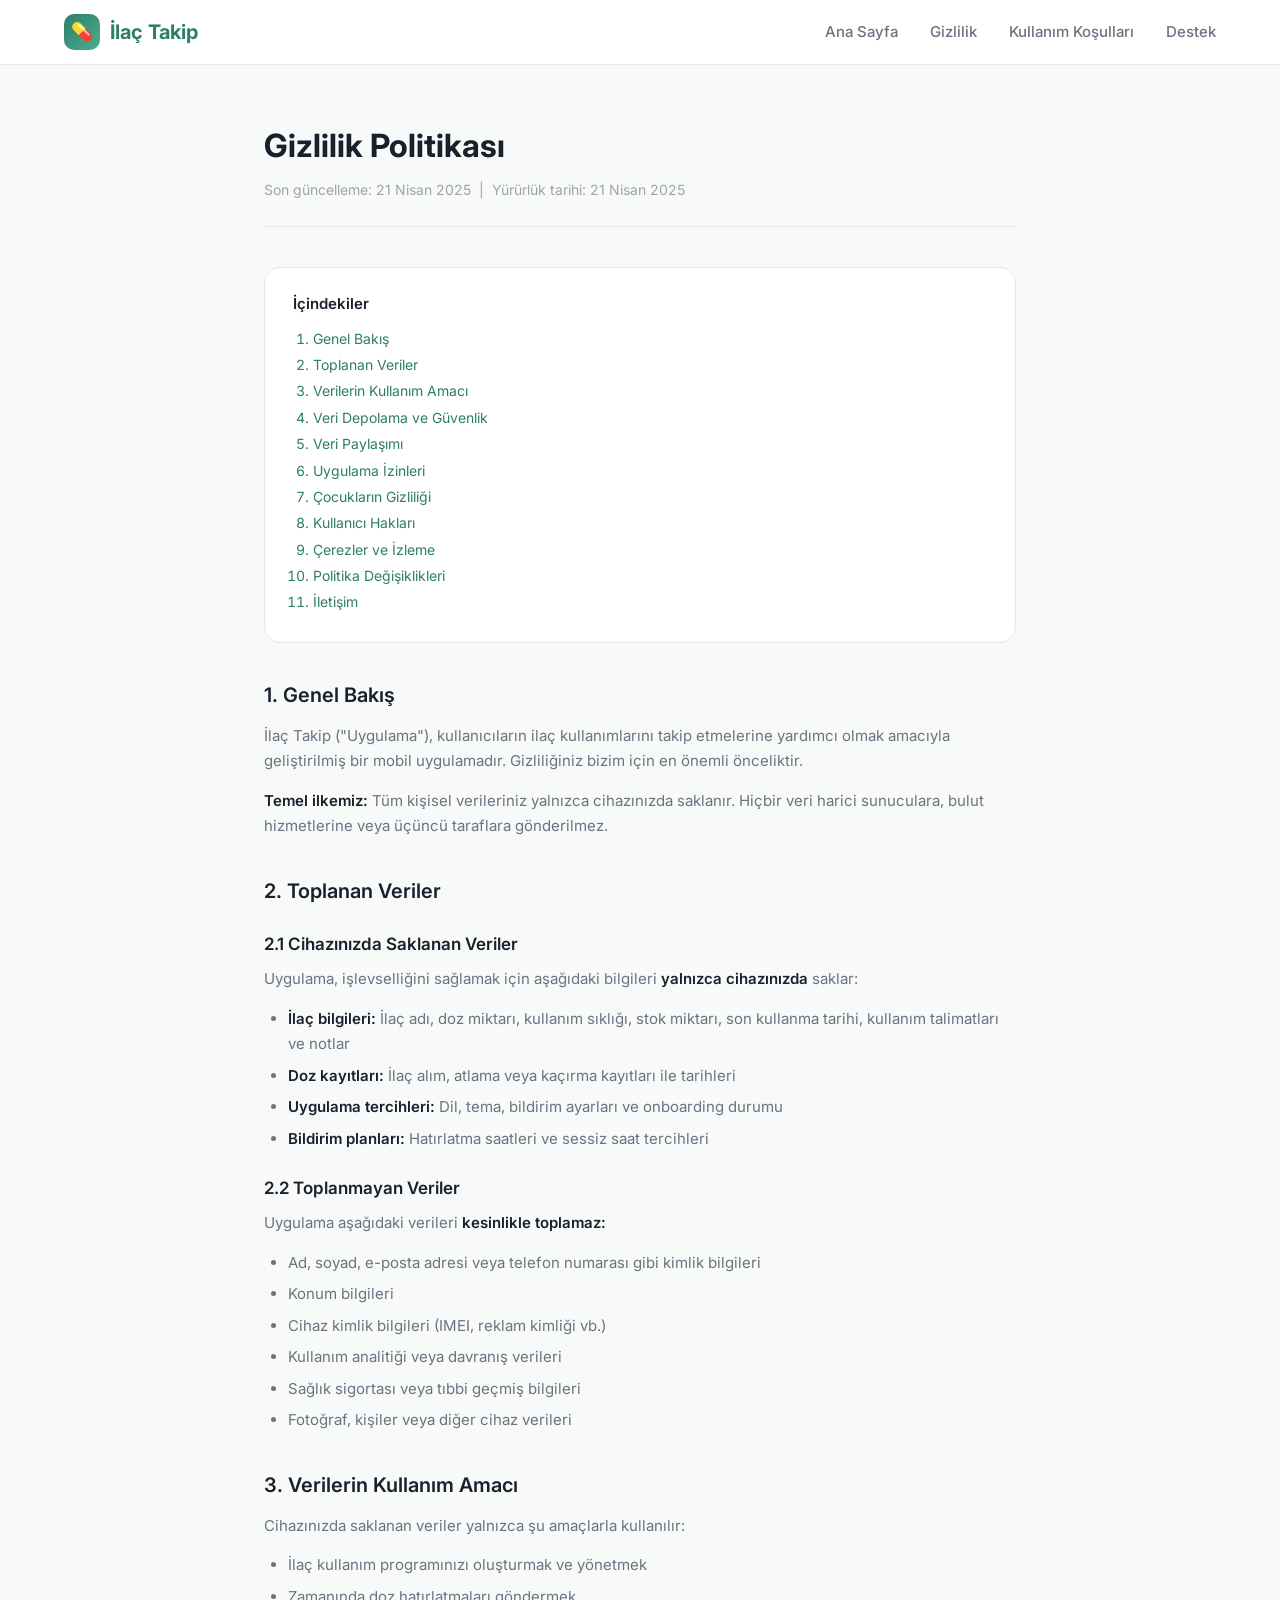
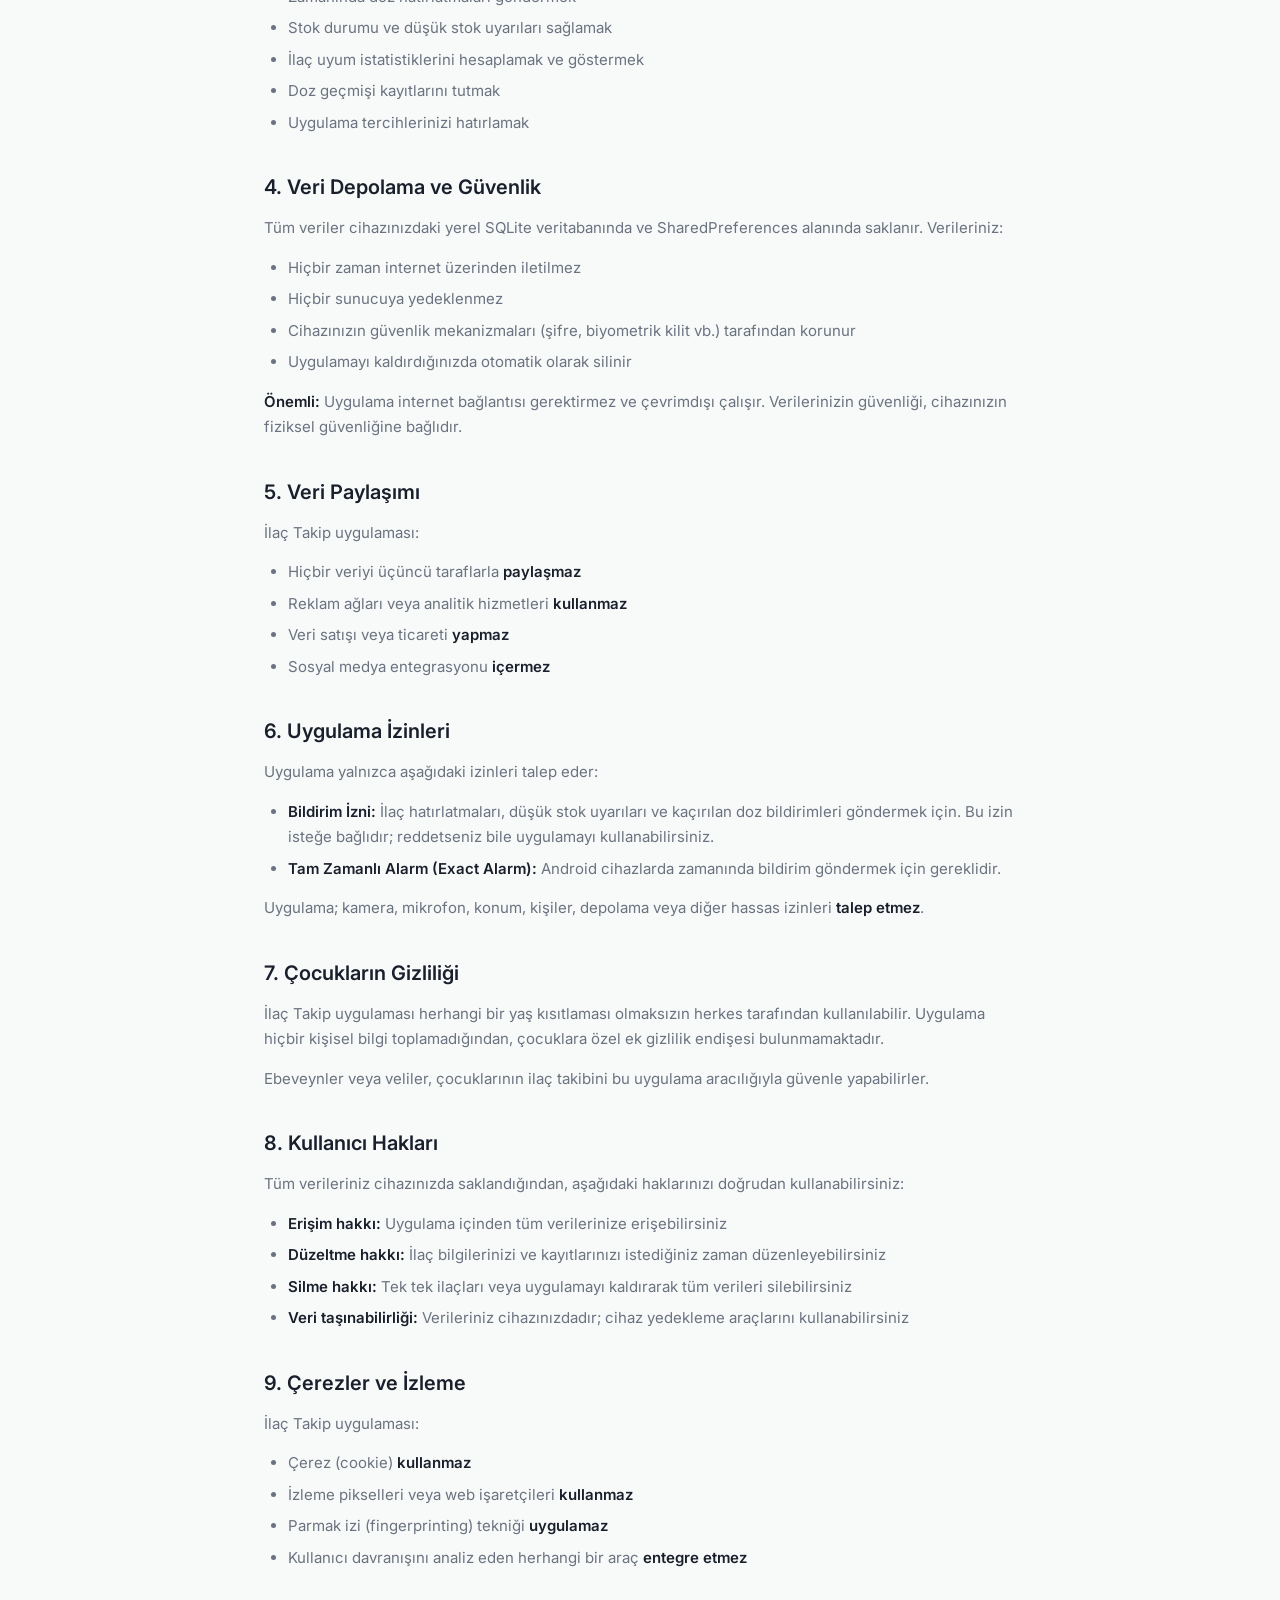
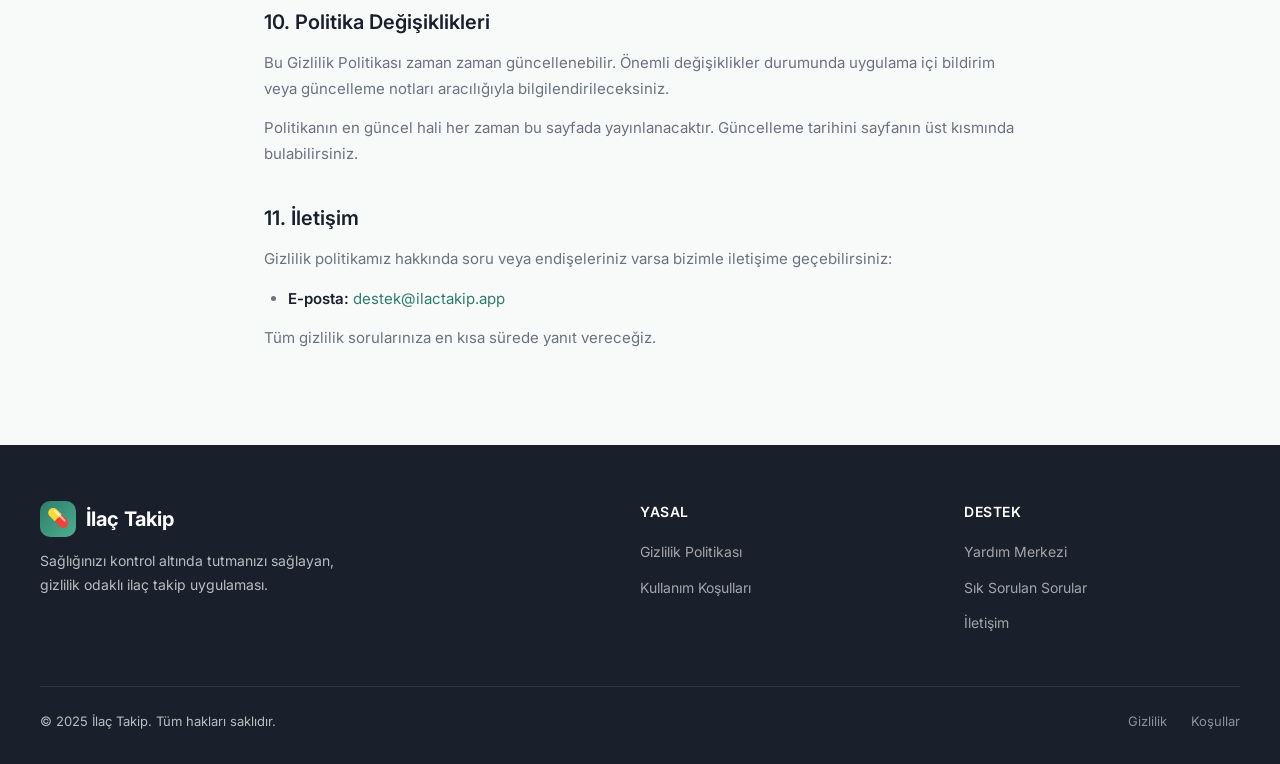
==== docs/privacy.html @ d4cceb4f "site yapıldı" ====
<!DOCTYPE html>
<html lang="tr">
<head>
  <meta charset="UTF-8">
  <meta name="viewport" content="width=device-width, initial-scale=1.0">
  <title>Gizlilik Politikası - İlaç Takip</title>
  <meta name="description" content="İlaç Takip uygulaması gizlilik politikası. Verilerinizin nasıl korunduğunu öğrenin.">
  <link rel="preconnect" href="https://fonts.googleapis.com">
  <link rel="preconnect" href="https://fonts.gstatic.com" crossorigin>
  <link href="https://fonts.googleapis.com/css2?family=Inter:wght@400;500;600;700;800&display=swap" rel="stylesheet">
  <link rel="stylesheet" href="css/style.css">
</head>
<body>

  <nav class="navbar" id="navbar">
    <div class="navbar-inner">
      <a href="index.html" class="logo">
        <div class="logo-icon">💊</div>
        İlaç Takip
      </a>
      <ul class="nav-links" id="navLinks">
        <li><a href="index.html">Ana Sayfa</a></li>
        <li><a href="privacy.html">Gizlilik</a></li>
        <li><a href="terms.html">Kullanım Koşulları</a></li>
        <li><a href="support.html">Destek</a></li>
      </ul>
      <button class="mobile-toggle" id="mobileToggle" aria-label="Menü">☰</button>
    </div>
  </nav>

  <main class="legal-page">
    <h1>Gizlilik Politikası</h1>
    <p class="legal-meta">Son güncelleme: 21 Nisan 2025 &nbsp;|&nbsp; Yürürlük tarihi: 21 Nisan 2025</p>

    <div class="legal-toc">
      <h3>İçindekiler</h3>
      <ol>
        <li><a href="#genel">Genel Bakış</a></li>
        <li><a href="#toplanan">Toplanan Veriler</a></li>
        <li><a href="#kullanim">Verilerin Kullanım Amacı</a></li>
        <li><a href="#depolama">Veri Depolama ve Güvenlik</a></li>
        <li><a href="#paylasim">Veri Paylaşımı</a></li>
        <li><a href="#izinler">Uygulama İzinleri</a></li>
        <li><a href="#cocuk">Çocukların Gizliliği</a></li>
        <li><a href="#haklar">Kullanıcı Hakları</a></li>
        <li><a href="#cerezler">Çerezler ve İzleme</a></li>
        <li><a href="#degisiklikler">Politika Değişiklikleri</a></li>
        <li><a href="#iletisim">İletişim</a></li>
      </ol>
    </div>

    <div class="legal-content">
      <h2 id="genel">1. Genel Bakış</h2>
      <p>İlaç Takip ("Uygulama"), kullanıcıların ilaç kullanımlarını takip etmelerine yardımcı olmak amacıyla geliştirilmiş bir mobil uygulamadır. Gizliliğiniz bizim için en önemli önceliktir.</p>
      <p><strong>Temel ilkemiz:</strong> Tüm kişisel verileriniz yalnızca cihazınızda saklanır. Hiçbir veri harici sunuculara, bulut hizmetlerine veya üçüncü taraflara gönderilmez.</p>

      <h2 id="toplanan">2. Toplanan Veriler</h2>
      <h3>2.1 Cihazınızda Saklanan Veriler</h3>
      <p>Uygulama, işlevselliğini sağlamak için aşağıdaki bilgileri <strong>yalnızca cihazınızda</strong> saklar:</p>
      <ul>
        <li><strong>İlaç bilgileri:</strong> İlaç adı, doz miktarı, kullanım sıklığı, stok miktarı, son kullanma tarihi, kullanım talimatları ve notlar</li>
        <li><strong>Doz kayıtları:</strong> İlaç alım, atlama veya kaçırma kayıtları ile tarihleri</li>
        <li><strong>Uygulama tercihleri:</strong> Dil, tema, bildirim ayarları ve onboarding durumu</li>
        <li><strong>Bildirim planları:</strong> Hatırlatma saatleri ve sessiz saat tercihleri</li>
      </ul>

      <h3>2.2 Toplanmayan Veriler</h3>
      <p>Uygulama aşağıdaki verileri <strong>kesinlikle toplamaz:</strong></p>
      <ul>
        <li>Ad, soyad, e-posta adresi veya telefon numarası gibi kimlik bilgileri</li>
        <li>Konum bilgileri</li>
        <li>Cihaz kimlik bilgileri (IMEI, reklam kimliği vb.)</li>
        <li>Kullanım analitiği veya davranış verileri</li>
        <li>Sağlık sigortası veya tıbbi geçmiş bilgileri</li>
        <li>Fotoğraf, kişiler veya diğer cihaz verileri</li>
      </ul>

      <h2 id="kullanim">3. Verilerin Kullanım Amacı</h2>
      <p>Cihazınızda saklanan veriler yalnızca şu amaçlarla kullanılır:</p>
      <ul>
        <li>İlaç kullanım programınızı oluşturmak ve yönetmek</li>
        <li>Zamanında doz hatırlatmaları göndermek</li>
        <li>Stok durumu ve düşük stok uyarıları sağlamak</li>
        <li>İlaç uyum istatistiklerini hesaplamak ve göstermek</li>
        <li>Doz geçmişi kayıtlarını tutmak</li>
        <li>Uygulama tercihlerinizi hatırlamak</li>
      </ul>

      <h2 id="depolama">4. Veri Depolama ve Güvenlik</h2>
      <p>Tüm veriler cihazınızdaki yerel SQLite veritabanında ve SharedPreferences alanında saklanır. Verileriniz:</p>
      <ul>
        <li>Hiçbir zaman internet üzerinden iletilmez</li>
        <li>Hiçbir sunucuya yedeklenmez</li>
        <li>Cihazınızın güvenlik mekanizmaları (şifre, biyometrik kilit vb.) tarafından korunur</li>
        <li>Uygulamayı kaldırdığınızda otomatik olarak silinir</li>
      </ul>
      <p><strong>Önemli:</strong> Uygulama internet bağlantısı gerektirmez ve çevrimdışı çalışır. Verilerinizin güvenliği, cihazınızın fiziksel güvenliğine bağlıdır.</p>

      <h2 id="paylasim">5. Veri Paylaşımı</h2>
      <p>İlaç Takip uygulaması:</p>
      <ul>
        <li>Hiçbir veriyi üçüncü taraflarla <strong>paylaşmaz</strong></li>
        <li>Reklam ağları veya analitik hizmetleri <strong>kullanmaz</strong></li>
        <li>Veri satışı veya ticareti <strong>yapmaz</strong></li>
        <li>Sosyal medya entegrasyonu <strong>içermez</strong></li>
      </ul>

      <h2 id="izinler">6. Uygulama İzinleri</h2>
      <p>Uygulama yalnızca aşağıdaki izinleri talep eder:</p>
      <ul>
        <li><strong>Bildirim İzni:</strong> İlaç hatırlatmaları, düşük stok uyarıları ve kaçırılan doz bildirimleri göndermek için. Bu izin isteğe bağlıdır; reddetseniz bile uygulamayı kullanabilirsiniz.</li>
        <li><strong>Tam Zamanlı Alarm (Exact Alarm):</strong> Android cihazlarda zamanında bildirim göndermek için gereklidir.</li>
      </ul>
      <p>Uygulama; kamera, mikrofon, konum, kişiler, depolama veya diğer hassas izinleri <strong>talep etmez</strong>.</p>

      <h2 id="cocuk">7. Çocukların Gizliliği</h2>
      <p>İlaç Takip uygulaması herhangi bir yaş kısıtlaması olmaksızın herkes tarafından kullanılabilir. Uygulama hiçbir kişisel bilgi toplamadığından, çocuklara özel ek gizlilik endişesi bulunmamaktadır.</p>
      <p>Ebeveynler veya veliler, çocuklarının ilaç takibini bu uygulama aracılığıyla güvenle yapabilirler.</p>

      <h2 id="haklar">8. Kullanıcı Hakları</h2>
      <p>Tüm verileriniz cihazınızda saklandığından, aşağıdaki haklarınızı doğrudan kullanabilirsiniz:</p>
      <ul>
        <li><strong>Erişim hakkı:</strong> Uygulama içinden tüm verilerinize erişebilirsiniz</li>
        <li><strong>Düzeltme hakkı:</strong> İlaç bilgilerinizi ve kayıtlarınızı istediğiniz zaman düzenleyebilirsiniz</li>
        <li><strong>Silme hakkı:</strong> Tek tek ilaçları veya uygulamayı kaldırarak tüm verileri silebilirsiniz</li>
        <li><strong>Veri taşınabilirliği:</strong> Verileriniz cihazınızdadır; cihaz yedekleme araçlarını kullanabilirsiniz</li>
      </ul>

      <h2 id="cerezler">9. Çerezler ve İzleme</h2>
      <p>İlaç Takip uygulaması:</p>
      <ul>
        <li>Çerez (cookie) <strong>kullanmaz</strong></li>
        <li>İzleme pikselleri veya web işaretçileri <strong>kullanmaz</strong></li>
        <li>Parmak izi (fingerprinting) tekniği <strong>uygulamaz</strong></li>
        <li>Kullanıcı davranışını analiz eden herhangi bir araç <strong>entegre etmez</strong></li>
      </ul>

      <h2 id="degisiklikler">10. Politika Değişiklikleri</h2>
      <p>Bu Gizlilik Politikası zaman zaman güncellenebilir. Önemli değişiklikler durumunda uygulama içi bildirim veya güncelleme notları aracılığıyla bilgilendirileceksiniz.</p>
      <p>Politikanın en güncel hali her zaman bu sayfada yayınlanacaktır. Güncelleme tarihini sayfanın üst kısmında bulabilirsiniz.</p>

      <h2 id="iletisim">11. İletişim</h2>
      <p>Gizlilik politikamız hakkında soru veya endişeleriniz varsa bizimle iletişime geçebilirsiniz:</p>
      <ul>
        <li><strong>E-posta:</strong> <a href="mailto:destek@ilactakip.app">destek@ilactakip.app</a></li>
      </ul>
      <p>Tüm gizlilik sorularınıza en kısa sürede yanıt vereceğiz.</p>
    </div>
  </main>

  <footer class="footer">
    <div class="footer-inner">
      <div class="footer-brand">
        <div class="logo" style="color: white;">
          <div class="logo-icon">💊</div>
          İlaç Takip
        </div>
        <p>Sağlığınızı kontrol altında tutmanızı sağlayan, gizlilik odaklı ilaç takip uygulaması.</p>
      </div>
      <div>
        <h4>Yasal</h4>
        <ul class="footer-links">
          <li><a href="privacy.html">Gizlilik Politikası</a></li>
          <li><a href="terms.html">Kullanım Koşulları</a></li>
        </ul>
      </div>
      <div>
        <h4>Destek</h4>
        <ul class="footer-links">
          <li><a href="support.html">Yardım Merkezi</a></li>
          <li><a href="support.html#faq">Sık Sorulan Sorular</a></li>
          <li><a href="mailto:destek@ilactakip.app">İletişim</a></li>
        </ul>
      </div>
    </div>
    <div class="footer-bottom">
      <span>&copy; 2025 İlaç Takip. Tüm hakları saklıdır.</span>
      <div class="footer-bottom-links">
        <a href="privacy.html">Gizlilik</a>
        <a href="terms.html">Koşullar</a>
      </div>
    </div>
  </footer>

  <script>
    window.addEventListener('scroll', () => {
      document.getElementById('navbar').classList.toggle('scrolled', window.scrollY > 10);
    });
    document.getElementById('mobileToggle').addEventListener('click', () => {
      document.getElementById('navLinks').classList.toggle('open');
    });
  </script>
</body>
</html>
---- docs/css/style.css ----
:root {
  --primary: #2E7D6B;
  --primary-dark: #1B5E4A;
  --primary-light: #4CAF8E;
  --accent: #FF6B6B;
  --bg: #F8FAF9;
  --surface: #FFFFFF;
  --text-primary: #1A1F2C;
  --text-secondary: #6B7280;
  --text-light: #9CA3AF;
  --border: #E5E7EB;
  --shadow: rgba(0, 0, 0, 0.06);
  --radius: 16px;
}

* {
  margin: 0;
  padding: 0;
  box-sizing: border-box;
}

html {
  scroll-behavior: smooth;
}

body {
  font-family: 'Inter', -apple-system, BlinkMacSystemFont, 'Segoe UI', sans-serif;
  background-color: var(--bg);
  color: var(--text-primary);
  line-height: 1.6;
  -webkit-font-smoothing: antialiased;
}

a {
  color: var(--primary);
  text-decoration: none;
  transition: color 0.2s;
}

a:hover {
  color: var(--primary-dark);
}

/* ───── NAVBAR ───── */
.navbar {
  position: fixed;
  top: 0;
  left: 0;
  right: 0;
  z-index: 100;
  background: rgba(255, 255, 255, 0.9);
  backdrop-filter: blur(12px);
  -webkit-backdrop-filter: blur(12px);
  border-bottom: 1px solid var(--border);
  transition: box-shadow 0.3s;
}

.navbar.scrolled {
  box-shadow: 0 2px 20px var(--shadow);
}

.navbar-inner {
  max-width: 1200px;
  margin: 0 auto;
  padding: 0 24px;
  display: flex;
  align-items: center;
  justify-content: space-between;
  height: 64px;
}

.logo {
  display: flex;
  align-items: center;
  gap: 10px;
  font-weight: 700;
  font-size: 20px;
  color: var(--primary);
}

.logo-icon {
  width: 36px;
  height: 36px;
  background: linear-gradient(135deg, var(--primary), var(--primary-light));
  border-radius: 10px;
  display: flex;
  align-items: center;
  justify-content: center;
  color: white;
  font-size: 18px;
}

.nav-links {
  display: flex;
  gap: 32px;
  list-style: none;
}

.nav-links a {
  color: var(--text-secondary);
  font-size: 15px;
  font-weight: 500;
  transition: color 0.2s;
}

.nav-links a:hover {
  color: var(--primary);
}

.mobile-toggle {
  display: none;
  background: none;
  border: none;
  font-size: 24px;
  cursor: pointer;
  color: var(--text-primary);
}

/* ───── HERO ───── */
.hero {
  padding: 140px 24px 80px;
  text-align: center;
  background: linear-gradient(180deg, rgba(46, 125, 107, 0.06) 0%, transparent 100%);
}

.hero-inner {
  max-width: 720px;
  margin: 0 auto;
}

.hero-badge {
  display: inline-flex;
  align-items: center;
  gap: 6px;
  padding: 6px 16px;
  background: rgba(46, 125, 107, 0.1);
  border-radius: 100px;
  font-size: 13px;
  font-weight: 600;
  color: var(--primary);
  margin-bottom: 24px;
}

.hero h1 {
  font-size: clamp(36px, 6vw, 56px);
  font-weight: 800;
  line-height: 1.1;
  margin-bottom: 20px;
  color: var(--text-primary);
}

.hero h1 span {
  background: linear-gradient(135deg, var(--primary), var(--primary-light));
  -webkit-background-clip: text;
  -webkit-text-fill-color: transparent;
  background-clip: text;
}

.hero p {
  font-size: 18px;
  color: var(--text-secondary);
  max-width: 540px;
  margin: 0 auto 36px;
  line-height: 1.7;
}

.hero-buttons {
  display: flex;
  gap: 16px;
  justify-content: center;
  flex-wrap: wrap;
}

.btn {
  display: inline-flex;
  align-items: center;
  gap: 8px;
  padding: 14px 28px;
  border-radius: 12px;
  font-size: 15px;
  font-weight: 600;
  transition: all 0.2s;
  cursor: pointer;
  border: none;
}

.btn-primary {
  background: var(--primary);
  color: white;
  box-shadow: 0 4px 14px rgba(46, 125, 107, 0.3);
}

.btn-primary:hover {
  background: var(--primary-dark);
  color: white;
  transform: translateY(-1px);
  box-shadow: 0 6px 20px rgba(46, 125, 107, 0.4);
}

.btn-outline {
  background: transparent;
  color: var(--primary);
  border: 2px solid var(--primary);
}

.btn-outline:hover {
  background: rgba(46, 125, 107, 0.06);
  color: var(--primary-dark);
}

/* ───── FEATURES ───── */
.features {
  padding: 80px 24px;
  max-width: 1200px;
  margin: 0 auto;
}

.section-header {
  text-align: center;
  margin-bottom: 56px;
}

.section-header h2 {
  font-size: 32px;
  font-weight: 700;
  margin-bottom: 12px;
}

.section-header p {
  font-size: 16px;
  color: var(--text-secondary);
  max-width: 480px;
  margin: 0 auto;
}

.features-grid {
  display: grid;
  grid-template-columns: repeat(auto-fit, minmax(280px, 1fr));
  gap: 24px;
}

.feature-card {
  background: var(--surface);
  border-radius: var(--radius);
  padding: 32px 28px;
  border: 1px solid var(--border);
  transition: all 0.3s;
}

.feature-card:hover {
  transform: translateY(-4px);
  box-shadow: 0 12px 40px var(--shadow);
  border-color: var(--primary-light);
}

.feature-icon {
  width: 52px;
  height: 52px;
  border-radius: 14px;
  display: flex;
  align-items: center;
  justify-content: center;
  font-size: 24px;
  margin-bottom: 20px;
}

.feature-icon.green { background: rgba(46, 125, 107, 0.1); }
.feature-icon.blue { background: rgba(59, 130, 246, 0.1); }
.feature-icon.orange { background: rgba(255, 179, 71, 0.1); }
.feature-icon.red { background: rgba(255, 107, 107, 0.1); }
.feature-icon.purple { background: rgba(139, 92, 246, 0.1); }
.feature-icon.teal { background: rgba(20, 184, 166, 0.1); }

.feature-card h3 {
  font-size: 18px;
  font-weight: 600;
  margin-bottom: 8px;
}

.feature-card p {
  font-size: 14px;
  color: var(--text-secondary);
  line-height: 1.6;
}

/* ───── STATS ───── */
.stats {
  padding: 60px 24px;
  background: linear-gradient(135deg, var(--primary), var(--primary-light));
}

.stats-inner {
  max-width: 900px;
  margin: 0 auto;
  display: grid;
  grid-template-columns: repeat(auto-fit, minmax(180px, 1fr));
  gap: 40px;
  text-align: center;
}

.stat-item h3 {
  font-size: 40px;
  font-weight: 800;
  color: white;
  margin-bottom: 4px;
}

.stat-item p {
  font-size: 14px;
  color: rgba(255, 255, 255, 0.8);
  font-weight: 500;
}

/* ───── LEGAL PAGES ───── */
.legal-page {
  padding: 120px 24px 80px;
  max-width: 800px;
  margin: 0 auto;
}

.legal-page h1 {
  font-size: 32px;
  font-weight: 700;
  margin-bottom: 8px;
}

.legal-meta {
  font-size: 14px;
  color: var(--text-light);
  margin-bottom: 40px;
  padding-bottom: 24px;
  border-bottom: 1px solid var(--border);
}

.legal-content h2 {
  font-size: 20px;
  font-weight: 600;
  margin-top: 36px;
  margin-bottom: 12px;
  color: var(--text-primary);
}

.legal-content h3 {
  font-size: 17px;
  font-weight: 600;
  margin-top: 24px;
  margin-bottom: 8px;
  color: var(--text-primary);
}

.legal-content p {
  font-size: 15px;
  color: var(--text-secondary);
  margin-bottom: 14px;
  line-height: 1.7;
}

.legal-content ul,
.legal-content ol {
  margin: 12px 0 14px 24px;
  color: var(--text-secondary);
  font-size: 15px;
  line-height: 1.7;
}

.legal-content li {
  margin-bottom: 6px;
}

.legal-content strong {
  color: var(--text-primary);
  font-weight: 600;
}

.legal-toc {
  background: var(--surface);
  border: 1px solid var(--border);
  border-radius: var(--radius);
  padding: 24px 28px;
  margin-bottom: 36px;
}

.legal-toc h3 {
  font-size: 15px;
  font-weight: 600;
  margin: 0 0 12px;
  color: var(--text-primary);
}

.legal-toc ol {
  margin: 0;
  padding-left: 20px;
  color: var(--primary);
  font-size: 14px;
}

.legal-toc li {
  margin-bottom: 4px;
}

/* ───── SUPPORT PAGE ───── */
.support-cards {
  display: grid;
  grid-template-columns: repeat(auto-fit, minmax(280px, 1fr));
  gap: 24px;
  margin-top: 40px;
}

.support-card {
  background: var(--surface);
  border: 1px solid var(--border);
  border-radius: var(--radius);
  padding: 28px;
  text-align: center;
  transition: all 0.3s;
}

.support-card:hover {
  transform: translateY(-2px);
  box-shadow: 0 8px 30px var(--shadow);
}

.support-card .icon {
  font-size: 36px;
  margin-bottom: 16px;
}

.support-card h3 {
  font-size: 17px;
  font-weight: 600;
  margin-bottom: 8px;
}

.support-card p {
  font-size: 14px;
  color: var(--text-secondary);
  margin-bottom: 16px;
  line-height: 1.6;
}

.faq-section {
  margin-top: 56px;
}

.faq-item {
  background: var(--surface);
  border: 1px solid var(--border);
  border-radius: 12px;
  margin-bottom: 12px;
  overflow: hidden;
}

.faq-question {
  width: 100%;
  display: flex;
  align-items: center;
  justify-content: space-between;
  padding: 18px 24px;
  background: none;
  border: none;
  font-size: 15px;
  font-weight: 600;
  color: var(--text-primary);
  cursor: pointer;
  text-align: left;
  font-family: inherit;
}

.faq-question:hover {
  background: rgba(46, 125, 107, 0.03);
}

.faq-question .arrow {
  transition: transform 0.3s;
  font-size: 14px;
  color: var(--text-light);
}

.faq-item.open .faq-question .arrow {
  transform: rotate(180deg);
}

.faq-answer {
  max-height: 0;
  overflow: hidden;
  transition: max-height 0.3s ease;
}

.faq-item.open .faq-answer {
  max-height: 300px;
}

.faq-answer p {
  padding: 0 24px 18px;
  font-size: 14px;
  color: var(--text-secondary);
  line-height: 1.7;
}

/* ───── FOOTER ───── */
.footer {
  background: var(--text-primary);
  color: rgba(255, 255, 255, 0.7);
  padding: 56px 24px 32px;
}

.footer-inner {
  max-width: 1200px;
  margin: 0 auto;
  display: grid;
  grid-template-columns: 2fr 1fr 1fr;
  gap: 48px;
}

.footer-brand p {
  font-size: 14px;
  line-height: 1.7;
  margin-top: 12px;
  max-width: 320px;
}

.footer h4 {
  font-size: 14px;
  font-weight: 600;
  color: white;
  margin-bottom: 16px;
  text-transform: uppercase;
  letter-spacing: 0.5px;
}

.footer-links {
  list-style: none;
}

.footer-links li {
  margin-bottom: 10px;
}

.footer-links a {
  color: rgba(255, 255, 255, 0.6);
  font-size: 14px;
  transition: color 0.2s;
}

.footer-links a:hover {
  color: white;
}

.footer-bottom {
  max-width: 1200px;
  margin: 40px auto 0;
  padding-top: 24px;
  border-top: 1px solid rgba(255, 255, 255, 0.1);
  display: flex;
  justify-content: space-between;
  align-items: center;
  font-size: 13px;
}

.footer-bottom-links {
  display: flex;
  gap: 24px;
}

.footer-bottom-links a {
  color: rgba(255, 255, 255, 0.5);
  font-size: 13px;
}

.footer-bottom-links a:hover {
  color: white;
}

/* ───── RESPONSIVE ───── */
@media (max-width: 768px) {
  .nav-links {
    display: none;
    position: absolute;
    top: 64px;
    left: 0;
    right: 0;
    background: white;
    flex-direction: column;
    padding: 16px 24px;
    gap: 16px;
    border-bottom: 1px solid var(--border);
    box-shadow: 0 8px 30px var(--shadow);
  }

  .nav-links.open {
    display: flex;
  }

  .mobile-toggle {
    display: block;
  }

  .footer-inner {
    grid-template-columns: 1fr;
    gap: 32px;
  }

  .footer-bottom {
    flex-direction: column;
    gap: 12px;
    text-align: center;
  }

  .hero {
    padding-top: 110px;
  }
}
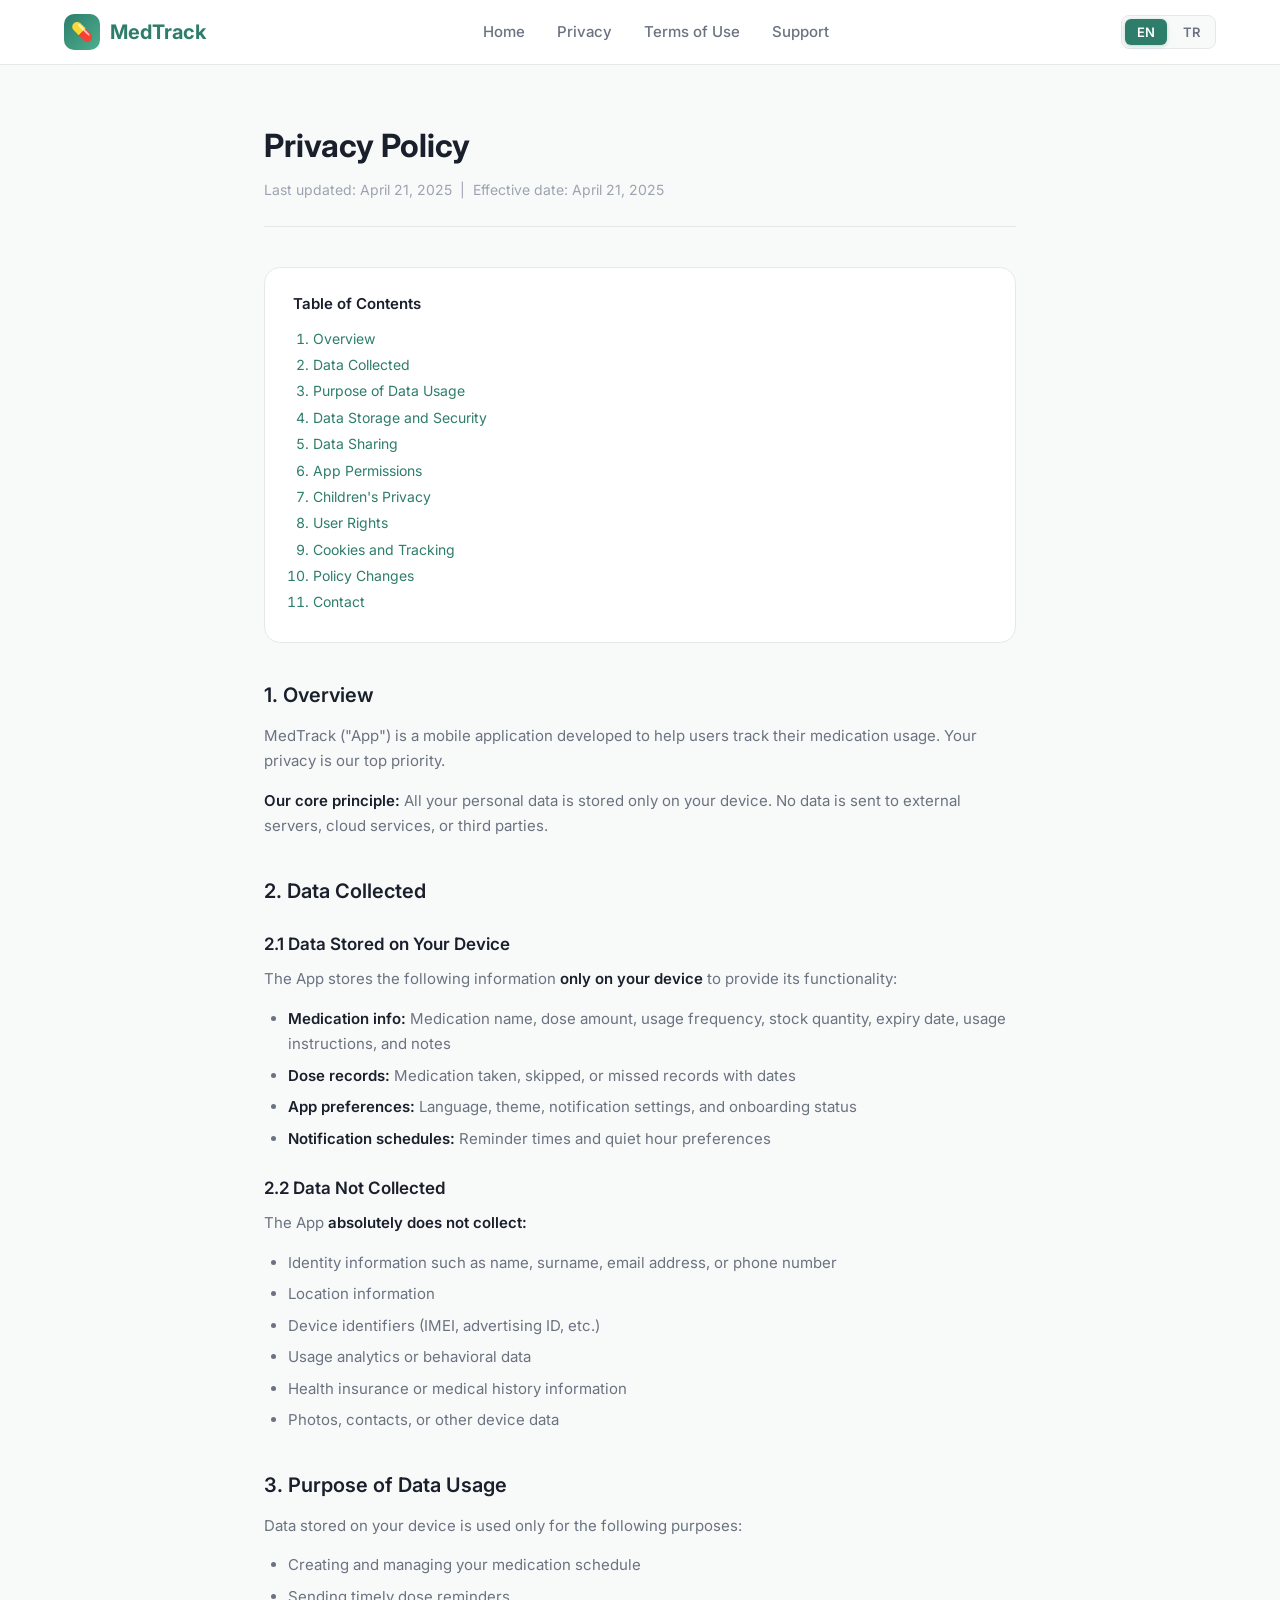
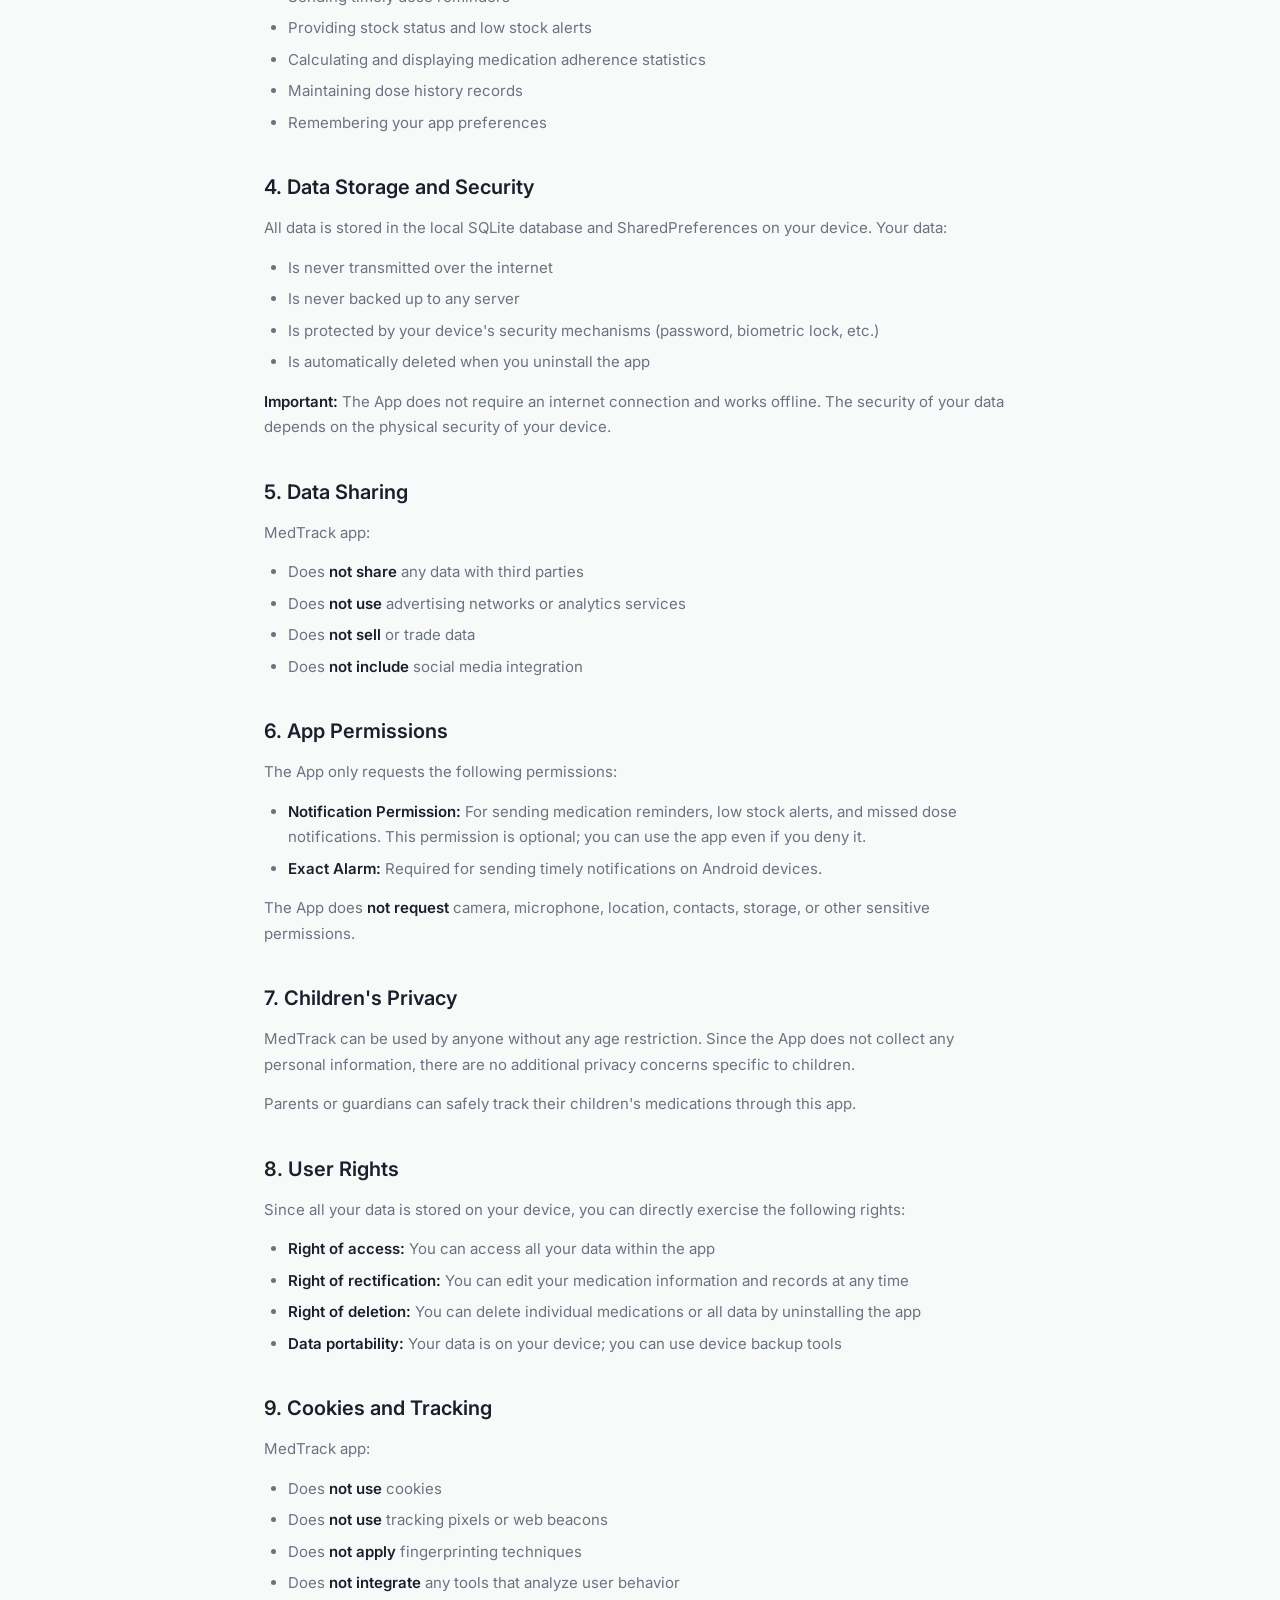
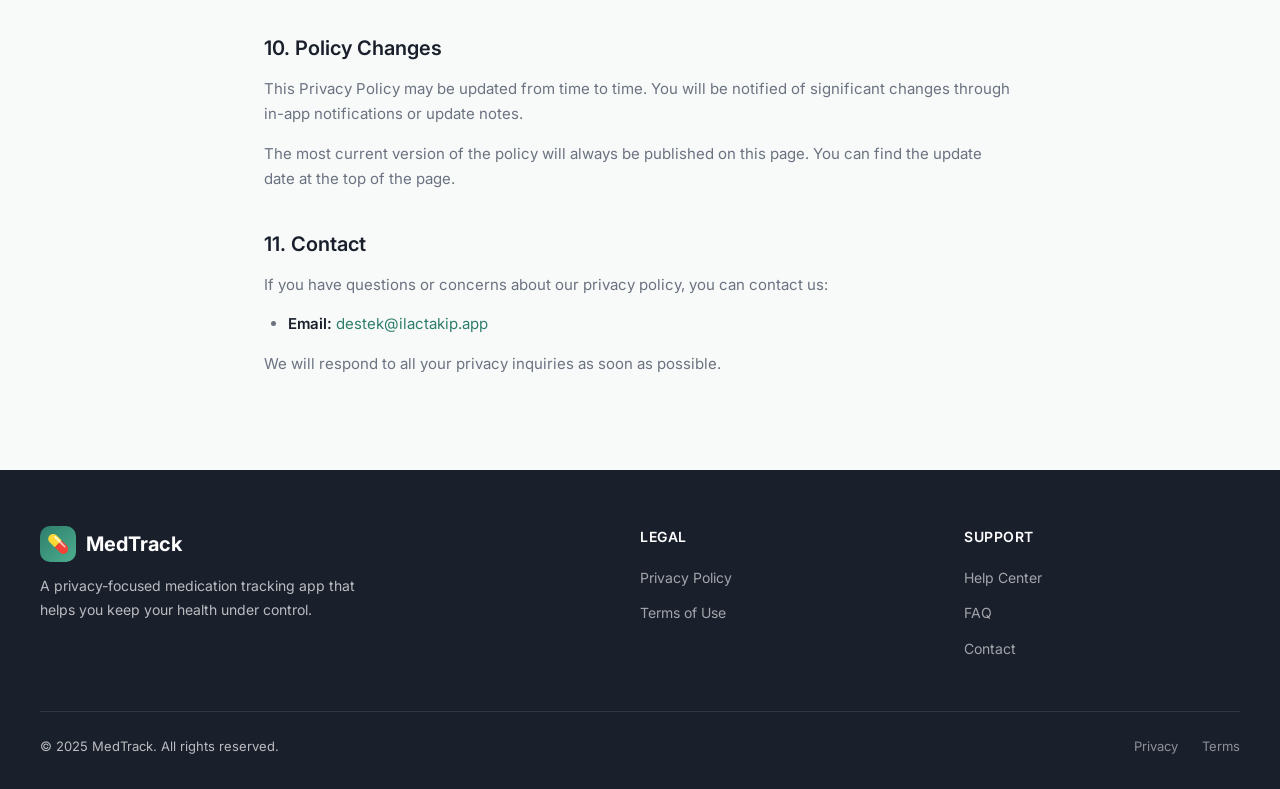
==== commit bc59bb48: "değişiklikler yapıldı" ====
--- a/docs/privacy.html
+++ b/docs/privacy.html
@@ -1,10 +1,10 @@
 <!DOCTYPE html>
-<html lang="tr">
+<html lang="en">
 <head>
   <meta charset="UTF-8">
   <meta name="viewport" content="width=device-width, initial-scale=1.0">
-  <title>Gizlilik Politikası - İlaç Takip</title>
-  <meta name="description" content="İlaç Takip uygulaması gizlilik politikası. Verilerinizin nasıl korunduğunu öğrenin.">
+  <title>Privacy Policy - MedTrack</title>
+  <meta name="description" content="MedTrack app privacy policy. Learn how your data is protected.">
   <link rel="preconnect" href="https://fonts.googleapis.com">
   <link rel="preconnect" href="https://fonts.gstatic.com" crossorigin>
   <link href="https://fonts.googleapis.com/css2?family=Inter:wght@400;500;600;700;800&display=swap" rel="stylesheet">
@@ -16,135 +16,139 @@
     <div class="navbar-inner">
       <a href="index.html" class="logo">
         <div class="logo-icon">💊</div>
-        İlaç Takip
+        <span data-i18n="nav.brand">MedTrack</span>
       </a>
       <ul class="nav-links" id="navLinks">
-        <li><a href="index.html">Ana Sayfa</a></li>
-        <li><a href="privacy.html">Gizlilik</a></li>
-        <li><a href="terms.html">Kullanım Koşulları</a></li>
-        <li><a href="support.html">Destek</a></li>
+        <li><a href="index.html" data-i18n="nav.home">Home</a></li>
+        <li><a href="privacy.html" data-i18n="nav.privacy">Privacy</a></li>
+        <li><a href="terms.html" data-i18n="nav.terms">Terms of Use</a></li>
+        <li><a href="support.html" data-i18n="nav.support">Support</a></li>
       </ul>
-      <button class="mobile-toggle" id="mobileToggle" aria-label="Menü">☰</button>
+      <div class="lang-switcher">
+        <button class="lang-btn" data-lang="en" onclick="setLanguage('en')">EN</button>
+        <button class="lang-btn" data-lang="tr" onclick="setLanguage('tr')">TR</button>
+      </div>
+      <button class="mobile-toggle" id="mobileToggle" aria-label="Menu">☰</button>
     </div>
   </nav>
 
   <main class="legal-page">
-    <h1>Gizlilik Politikası</h1>
-    <p class="legal-meta">Son güncelleme: 21 Nisan 2025 &nbsp;|&nbsp; Yürürlük tarihi: 21 Nisan 2025</p>
+    <h1 data-i18n="privacy.title">Privacy Policy</h1>
+    <p class="legal-meta" data-i18n="privacy.meta">Last updated: April 21, 2025 &nbsp;|&nbsp; Effective date: April 21, 2025</p>
 
     <div class="legal-toc">
-      <h3>İçindekiler</h3>
+      <h3 data-i18n="privacy.toc.title">Table of Contents</h3>
       <ol>
-        <li><a href="#genel">Genel Bakış</a></li>
-        <li><a href="#toplanan">Toplanan Veriler</a></li>
-        <li><a href="#kullanim">Verilerin Kullanım Amacı</a></li>
-        <li><a href="#depolama">Veri Depolama ve Güvenlik</a></li>
-        <li><a href="#paylasim">Veri Paylaşımı</a></li>
-        <li><a href="#izinler">Uygulama İzinleri</a></li>
-        <li><a href="#cocuk">Çocukların Gizliliği</a></li>
-        <li><a href="#haklar">Kullanıcı Hakları</a></li>
-        <li><a href="#cerezler">Çerezler ve İzleme</a></li>
-        <li><a href="#degisiklikler">Politika Değişiklikleri</a></li>
-        <li><a href="#iletisim">İletişim</a></li>
+        <li><a href="#genel" data-i18n="privacy.toc.1">Overview</a></li>
+        <li><a href="#toplanan" data-i18n="privacy.toc.2">Data Collected</a></li>
+        <li><a href="#kullanim" data-i18n="privacy.toc.3">Purpose of Data Usage</a></li>
+        <li><a href="#depolama" data-i18n="privacy.toc.4">Data Storage and Security</a></li>
+        <li><a href="#paylasim" data-i18n="privacy.toc.5">Data Sharing</a></li>
+        <li><a href="#izinler" data-i18n="privacy.toc.6">App Permissions</a></li>
+        <li><a href="#cocuk" data-i18n="privacy.toc.7">Children's Privacy</a></li>
+        <li><a href="#haklar" data-i18n="privacy.toc.8">User Rights</a></li>
+        <li><a href="#cerezler" data-i18n="privacy.toc.9">Cookies and Tracking</a></li>
+        <li><a href="#degisiklikler" data-i18n="privacy.toc.10">Policy Changes</a></li>
+        <li><a href="#iletisim" data-i18n="privacy.toc.11">Contact</a></li>
       </ol>
     </div>
 
     <div class="legal-content">
-      <h2 id="genel">1. Genel Bakış</h2>
-      <p>İlaç Takip ("Uygulama"), kullanıcıların ilaç kullanımlarını takip etmelerine yardımcı olmak amacıyla geliştirilmiş bir mobil uygulamadır. Gizliliğiniz bizim için en önemli önceliktir.</p>
-      <p><strong>Temel ilkemiz:</strong> Tüm kişisel verileriniz yalnızca cihazınızda saklanır. Hiçbir veri harici sunuculara, bulut hizmetlerine veya üçüncü taraflara gönderilmez.</p>
+      <h2 id="genel" data-i18n="privacy.s1.title">1. Overview</h2>
+      <p data-i18n="privacy.s1.p1">MedTrack ("App") is a mobile application developed to help users track their medication usage. Your privacy is our top priority.</p>
+      <p data-i18n="privacy.s1.p2"><strong>Our core principle:</strong> All your personal data is stored only on your device. No data is sent to external servers, cloud services, or third parties.</p>
 
-      <h2 id="toplanan">2. Toplanan Veriler</h2>
-      <h3>2.1 Cihazınızda Saklanan Veriler</h3>
-      <p>Uygulama, işlevselliğini sağlamak için aşağıdaki bilgileri <strong>yalnızca cihazınızda</strong> saklar:</p>
+      <h2 id="toplanan" data-i18n="privacy.s2.title">2. Data Collected</h2>
+      <h3 data-i18n="privacy.s2.1.title">2.1 Data Stored on Your Device</h3>
+      <p data-i18n="privacy.s2.1.p">The App stores the following information <strong>only on your device</strong> to provide its functionality:</p>
       <ul>
-        <li><strong>İlaç bilgileri:</strong> İlaç adı, doz miktarı, kullanım sıklığı, stok miktarı, son kullanma tarihi, kullanım talimatları ve notlar</li>
-        <li><strong>Doz kayıtları:</strong> İlaç alım, atlama veya kaçırma kayıtları ile tarihleri</li>
-        <li><strong>Uygulama tercihleri:</strong> Dil, tema, bildirim ayarları ve onboarding durumu</li>
-        <li><strong>Bildirim planları:</strong> Hatırlatma saatleri ve sessiz saat tercihleri</li>
+        <li data-i18n="privacy.s2.1.li1"><strong>Medication info:</strong> Medication name, dose amount, usage frequency, stock quantity, expiry date, usage instructions, and notes</li>
+        <li data-i18n="privacy.s2.1.li2"><strong>Dose records:</strong> Medication taken, skipped, or missed records with dates</li>
+        <li data-i18n="privacy.s2.1.li3"><strong>App preferences:</strong> Language, theme, notification settings, and onboarding status</li>
+        <li data-i18n="privacy.s2.1.li4"><strong>Notification schedules:</strong> Reminder times and quiet hour preferences</li>
       </ul>
 
-      <h3>2.2 Toplanmayan Veriler</h3>
-      <p>Uygulama aşağıdaki verileri <strong>kesinlikle toplamaz:</strong></p>
+      <h3 data-i18n="privacy.s2.2.title">2.2 Data Not Collected</h3>
+      <p data-i18n="privacy.s2.2.p">The App <strong>absolutely does not collect:</strong></p>
       <ul>
-        <li>Ad, soyad, e-posta adresi veya telefon numarası gibi kimlik bilgileri</li>
-        <li>Konum bilgileri</li>
-        <li>Cihaz kimlik bilgileri (IMEI, reklam kimliği vb.)</li>
-        <li>Kullanım analitiği veya davranış verileri</li>
-        <li>Sağlık sigortası veya tıbbi geçmiş bilgileri</li>
-        <li>Fotoğraf, kişiler veya diğer cihaz verileri</li>
+        <li data-i18n="privacy.s2.2.li1">Identity information such as name, surname, email address, or phone number</li>
+        <li data-i18n="privacy.s2.2.li2">Location information</li>
+        <li data-i18n="privacy.s2.2.li3">Device identifiers (IMEI, advertising ID, etc.)</li>
+        <li data-i18n="privacy.s2.2.li4">Usage analytics or behavioral data</li>
+        <li data-i18n="privacy.s2.2.li5">Health insurance or medical history information</li>
+        <li data-i18n="privacy.s2.2.li6">Photos, contacts, or other device data</li>
       </ul>
 
-      <h2 id="kullanim">3. Verilerin Kullanım Amacı</h2>
-      <p>Cihazınızda saklanan veriler yalnızca şu amaçlarla kullanılır:</p>
+      <h2 id="kullanim" data-i18n="privacy.s3.title">3. Purpose of Data Usage</h2>
+      <p data-i18n="privacy.s3.p">Data stored on your device is used only for the following purposes:</p>
       <ul>
-        <li>İlaç kullanım programınızı oluşturmak ve yönetmek</li>
-        <li>Zamanında doz hatırlatmaları göndermek</li>
-        <li>Stok durumu ve düşük stok uyarıları sağlamak</li>
-        <li>İlaç uyum istatistiklerini hesaplamak ve göstermek</li>
-        <li>Doz geçmişi kayıtlarını tutmak</li>
-        <li>Uygulama tercihlerinizi hatırlamak</li>
+        <li data-i18n="privacy.s3.li1">Creating and managing your medication schedule</li>
+        <li data-i18n="privacy.s3.li2">Sending timely dose reminders</li>
+        <li data-i18n="privacy.s3.li3">Providing stock status and low stock alerts</li>
+        <li data-i18n="privacy.s3.li4">Calculating and displaying medication adherence statistics</li>
+        <li data-i18n="privacy.s3.li5">Maintaining dose history records</li>
+        <li data-i18n="privacy.s3.li6">Remembering your app preferences</li>
       </ul>
 
-      <h2 id="depolama">4. Veri Depolama ve Güvenlik</h2>
-      <p>Tüm veriler cihazınızdaki yerel SQLite veritabanında ve SharedPreferences alanında saklanır. Verileriniz:</p>
+      <h2 id="depolama" data-i18n="privacy.s4.title">4. Data Storage and Security</h2>
+      <p data-i18n="privacy.s4.p1">All data is stored in the local SQLite database and SharedPreferences on your device. Your data:</p>
       <ul>
-        <li>Hiçbir zaman internet üzerinden iletilmez</li>
-        <li>Hiçbir sunucuya yedeklenmez</li>
-        <li>Cihazınızın güvenlik mekanizmaları (şifre, biyometrik kilit vb.) tarafından korunur</li>
-        <li>Uygulamayı kaldırdığınızda otomatik olarak silinir</li>
+        <li data-i18n="privacy.s4.li1">Is never transmitted over the internet</li>
+        <li data-i18n="privacy.s4.li2">Is never backed up to any server</li>
+        <li data-i18n="privacy.s4.li3">Is protected by your device's security mechanisms (password, biometric lock, etc.)</li>
+        <li data-i18n="privacy.s4.li4">Is automatically deleted when you uninstall the app</li>
       </ul>
-      <p><strong>Önemli:</strong> Uygulama internet bağlantısı gerektirmez ve çevrimdışı çalışır. Verilerinizin güvenliği, cihazınızın fiziksel güvenliğine bağlıdır.</p>
+      <p data-i18n="privacy.s4.p2"><strong>Important:</strong> The App does not require an internet connection and works offline. The security of your data depends on the physical security of your device.</p>
 
-      <h2 id="paylasim">5. Veri Paylaşımı</h2>
-      <p>İlaç Takip uygulaması:</p>
+      <h2 id="paylasim" data-i18n="privacy.s5.title">5. Data Sharing</h2>
+      <p data-i18n="privacy.s5.p">MedTrack app:</p>
       <ul>
-        <li>Hiçbir veriyi üçüncü taraflarla <strong>paylaşmaz</strong></li>
-        <li>Reklam ağları veya analitik hizmetleri <strong>kullanmaz</strong></li>
-        <li>Veri satışı veya ticareti <strong>yapmaz</strong></li>
-        <li>Sosyal medya entegrasyonu <strong>içermez</strong></li>
+        <li data-i18n="privacy.s5.li1">Does <strong>not share</strong> any data with third parties</li>
+        <li data-i18n="privacy.s5.li2">Does <strong>not use</strong> advertising networks or analytics services</li>
+        <li data-i18n="privacy.s5.li3">Does <strong>not sell</strong> or trade data</li>
+        <li data-i18n="privacy.s5.li4">Does <strong>not include</strong> social media integration</li>
       </ul>
 
-      <h2 id="izinler">6. Uygulama İzinleri</h2>
-      <p>Uygulama yalnızca aşağıdaki izinleri talep eder:</p>
+      <h2 id="izinler" data-i18n="privacy.s6.title">6. App Permissions</h2>
+      <p data-i18n="privacy.s6.p1">The App only requests the following permissions:</p>
       <ul>
-        <li><strong>Bildirim İzni:</strong> İlaç hatırlatmaları, düşük stok uyarıları ve kaçırılan doz bildirimleri göndermek için. Bu izin isteğe bağlıdır; reddetseniz bile uygulamayı kullanabilirsiniz.</li>
-        <li><strong>Tam Zamanlı Alarm (Exact Alarm):</strong> Android cihazlarda zamanında bildirim göndermek için gereklidir.</li>
+        <li data-i18n="privacy.s6.li1"><strong>Notification Permission:</strong> For sending medication reminders, low stock alerts, and missed dose notifications. This permission is optional; you can use the app even if you deny it.</li>
+        <li data-i18n="privacy.s6.li2"><strong>Exact Alarm:</strong> Required for sending timely notifications on Android devices.</li>
       </ul>
-      <p>Uygulama; kamera, mikrofon, konum, kişiler, depolama veya diğer hassas izinleri <strong>talep etmez</strong>.</p>
+      <p data-i18n="privacy.s6.p2">The App does <strong>not request</strong> camera, microphone, location, contacts, storage, or other sensitive permissions.</p>
 
-      <h2 id="cocuk">7. Çocukların Gizliliği</h2>
-      <p>İlaç Takip uygulaması herhangi bir yaş kısıtlaması olmaksızın herkes tarafından kullanılabilir. Uygulama hiçbir kişisel bilgi toplamadığından, çocuklara özel ek gizlilik endişesi bulunmamaktadır.</p>
-      <p>Ebeveynler veya veliler, çocuklarının ilaç takibini bu uygulama aracılığıyla güvenle yapabilirler.</p>
+      <h2 id="cocuk" data-i18n="privacy.s7.title">7. Children's Privacy</h2>
+      <p data-i18n="privacy.s7.p1">MedTrack can be used by anyone without any age restriction. Since the App does not collect any personal information, there are no additional privacy concerns specific to children.</p>
+      <p data-i18n="privacy.s7.p2">Parents or guardians can safely track their children's medications through this app.</p>
 
-      <h2 id="haklar">8. Kullanıcı Hakları</h2>
-      <p>Tüm verileriniz cihazınızda saklandığından, aşağıdaki haklarınızı doğrudan kullanabilirsiniz:</p>
+      <h2 id="haklar" data-i18n="privacy.s8.title">8. User Rights</h2>
+      <p data-i18n="privacy.s8.p">Since all your data is stored on your device, you can directly exercise the following rights:</p>
       <ul>
-        <li><strong>Erişim hakkı:</strong> Uygulama içinden tüm verilerinize erişebilirsiniz</li>
-        <li><strong>Düzeltme hakkı:</strong> İlaç bilgilerinizi ve kayıtlarınızı istediğiniz zaman düzenleyebilirsiniz</li>
-        <li><strong>Silme hakkı:</strong> Tek tek ilaçları veya uygulamayı kaldırarak tüm verileri silebilirsiniz</li>
-        <li><strong>Veri taşınabilirliği:</strong> Verileriniz cihazınızdadır; cihaz yedekleme araçlarını kullanabilirsiniz</li>
+        <li data-i18n="privacy.s8.li1"><strong>Right of access:</strong> You can access all your data within the app</li>
+        <li data-i18n="privacy.s8.li2"><strong>Right of rectification:</strong> You can edit your medication information and records at any time</li>
+        <li data-i18n="privacy.s8.li3"><strong>Right of deletion:</strong> You can delete individual medications or all data by uninstalling the app</li>
+        <li data-i18n="privacy.s8.li4"><strong>Data portability:</strong> Your data is on your device; you can use device backup tools</li>
       </ul>
 
-      <h2 id="cerezler">9. Çerezler ve İzleme</h2>
-      <p>İlaç Takip uygulaması:</p>
+      <h2 id="cerezler" data-i18n="privacy.s9.title">9. Cookies and Tracking</h2>
+      <p data-i18n="privacy.s9.p">MedTrack app:</p>
       <ul>
-        <li>Çerez (cookie) <strong>kullanmaz</strong></li>
-        <li>İzleme pikselleri veya web işaretçileri <strong>kullanmaz</strong></li>
-        <li>Parmak izi (fingerprinting) tekniği <strong>uygulamaz</strong></li>
-        <li>Kullanıcı davranışını analiz eden herhangi bir araç <strong>entegre etmez</strong></li>
+        <li data-i18n="privacy.s9.li1">Does <strong>not use</strong> cookies</li>
+        <li data-i18n="privacy.s9.li2">Does <strong>not use</strong> tracking pixels or web beacons</li>
+        <li data-i18n="privacy.s9.li3">Does <strong>not apply</strong> fingerprinting techniques</li>
+        <li data-i18n="privacy.s9.li4">Does <strong>not integrate</strong> any tools that analyze user behavior</li>
       </ul>
 
-      <h2 id="degisiklikler">10. Politika Değişiklikleri</h2>
-      <p>Bu Gizlilik Politikası zaman zaman güncellenebilir. Önemli değişiklikler durumunda uygulama içi bildirim veya güncelleme notları aracılığıyla bilgilendirileceksiniz.</p>
-      <p>Politikanın en güncel hali her zaman bu sayfada yayınlanacaktır. Güncelleme tarihini sayfanın üst kısmında bulabilirsiniz.</p>
+      <h2 id="degisiklikler" data-i18n="privacy.s10.title">10. Policy Changes</h2>
+      <p data-i18n="privacy.s10.p1">This Privacy Policy may be updated from time to time. You will be notified of significant changes through in-app notifications or update notes.</p>
+      <p data-i18n="privacy.s10.p2">The most current version of the policy will always be published on this page. You can find the update date at the top of the page.</p>
 
-      <h2 id="iletisim">11. İletişim</h2>
-      <p>Gizlilik politikamız hakkında soru veya endişeleriniz varsa bizimle iletişime geçebilirsiniz:</p>
+      <h2 id="iletisim" data-i18n="privacy.s11.title">11. Contact</h2>
+      <p data-i18n="privacy.s11.p1">If you have questions or concerns about our privacy policy, you can contact us:</p>
       <ul>
-        <li><strong>E-posta:</strong> <a href="mailto:destek@ilactakip.app">destek@ilactakip.app</a></li>
+        <li data-i18n="privacy.s11.li1"><strong>Email:</strong> <a href="mailto:destek@ilactakip.app">destek@ilactakip.app</a></li>
       </ul>
-      <p>Tüm gizlilik sorularınıza en kısa sürede yanıt vereceğiz.</p>
+      <p data-i18n="privacy.s11.p2">We will respond to all your privacy inquiries as soon as possible.</p>
     </div>
   </main>
 
@@ -153,35 +157,36 @@
       <div class="footer-brand">
         <div class="logo" style="color: white;">
           <div class="logo-icon">💊</div>
-          İlaç Takip
+          <span data-i18n="nav.brand">MedTrack</span>
         </div>
-        <p>Sağlığınızı kontrol altında tutmanızı sağlayan, gizlilik odaklı ilaç takip uygulaması.</p>
+        <p data-i18n="footer.desc">A privacy-focused medication tracking app that helps you keep your health under control.</p>
       </div>
       <div>
-        <h4>Yasal</h4>
+        <h4 data-i18n="footer.legal">Legal</h4>
         <ul class="footer-links">
-          <li><a href="privacy.html">Gizlilik Politikası</a></li>
-          <li><a href="terms.html">Kullanım Koşulları</a></li>
+          <li><a href="privacy.html" data-i18n="footer.privacy.link">Privacy Policy</a></li>
+          <li><a href="terms.html" data-i18n="footer.terms.link">Terms of Use</a></li>
         </ul>
       </div>
       <div>
-        <h4>Destek</h4>
+        <h4 data-i18n="footer.support.title">Support</h4>
         <ul class="footer-links">
-          <li><a href="support.html">Yardım Merkezi</a></li>
-          <li><a href="support.html#faq">Sık Sorulan Sorular</a></li>
-          <li><a href="mailto:destek@ilactakip.app">İletişim</a></li>
+          <li><a href="support.html" data-i18n="footer.help">Help Center</a></li>
+          <li><a href="support.html#faq" data-i18n="footer.faq.link">FAQ</a></li>
+          <li><a href="mailto:destek@ilactakip.app" data-i18n="footer.contact">Contact</a></li>
         </ul>
       </div>
     </div>
     <div class="footer-bottom">
-      <span>&copy; 2025 İlaç Takip. Tüm hakları saklıdır.</span>
+      <span data-i18n="footer.copy">&copy; 2025 MedTrack. All rights reserved.</span>
       <div class="footer-bottom-links">
-        <a href="privacy.html">Gizlilik</a>
-        <a href="terms.html">Koşullar</a>
+        <a href="privacy.html" data-i18n="footer.bottom.privacy">Privacy</a>
+        <a href="terms.html" data-i18n="footer.bottom.terms">Terms</a>
       </div>
     </div>
   </footer>
 
+  <script src="js/i18n.js"></script>
   <script>
     window.addEventListener('scroll', () => {
       document.getElementById('navbar').classList.toggle('scrolled', window.scrollY > 10);
--- a/docs/css/style.css
+++ b/docs/css/style.css
@@ -107,6 +107,39 @@
   color: var(--primary);
 }
 
+.lang-switcher {
+  display: flex;
+  gap: 4px;
+  margin-left: 16px;
+  background: var(--bg);
+  border-radius: 8px;
+  padding: 3px;
+  border: 1px solid var(--border);
+}
+
+.lang-btn {
+  padding: 5px 12px;
+  border: none;
+  border-radius: 6px;
+  font-size: 13px;
+  font-weight: 600;
+  cursor: pointer;
+  background: transparent;
+  color: var(--text-secondary);
+  font-family: inherit;
+  transition: all 0.2s;
+}
+
+.lang-btn:hover {
+  color: var(--primary);
+}
+
+.lang-btn.active {
+  background: var(--primary);
+  color: white;
+  box-shadow: 0 1px 4px rgba(46, 125, 107, 0.3);
+}
+
 .mobile-toggle {
   display: none;
   background: none;
@@ -149,7 +182,7 @@
   color: var(--text-primary);
 }
 
-.hero h1 span {
+.hero h1 .highlight {
   background: linear-gradient(135deg, var(--primary), var(--primary-light));
   -webkit-background-clip: text;
   -webkit-text-fill-color: transparent;
@@ -595,6 +628,11 @@
     display: block;
   }
 
+  .lang-switcher {
+    margin-left: auto;
+    margin-right: 12px;
+  }
+
   .footer-inner {
     grid-template-columns: 1fr;
     gap: 32px;
